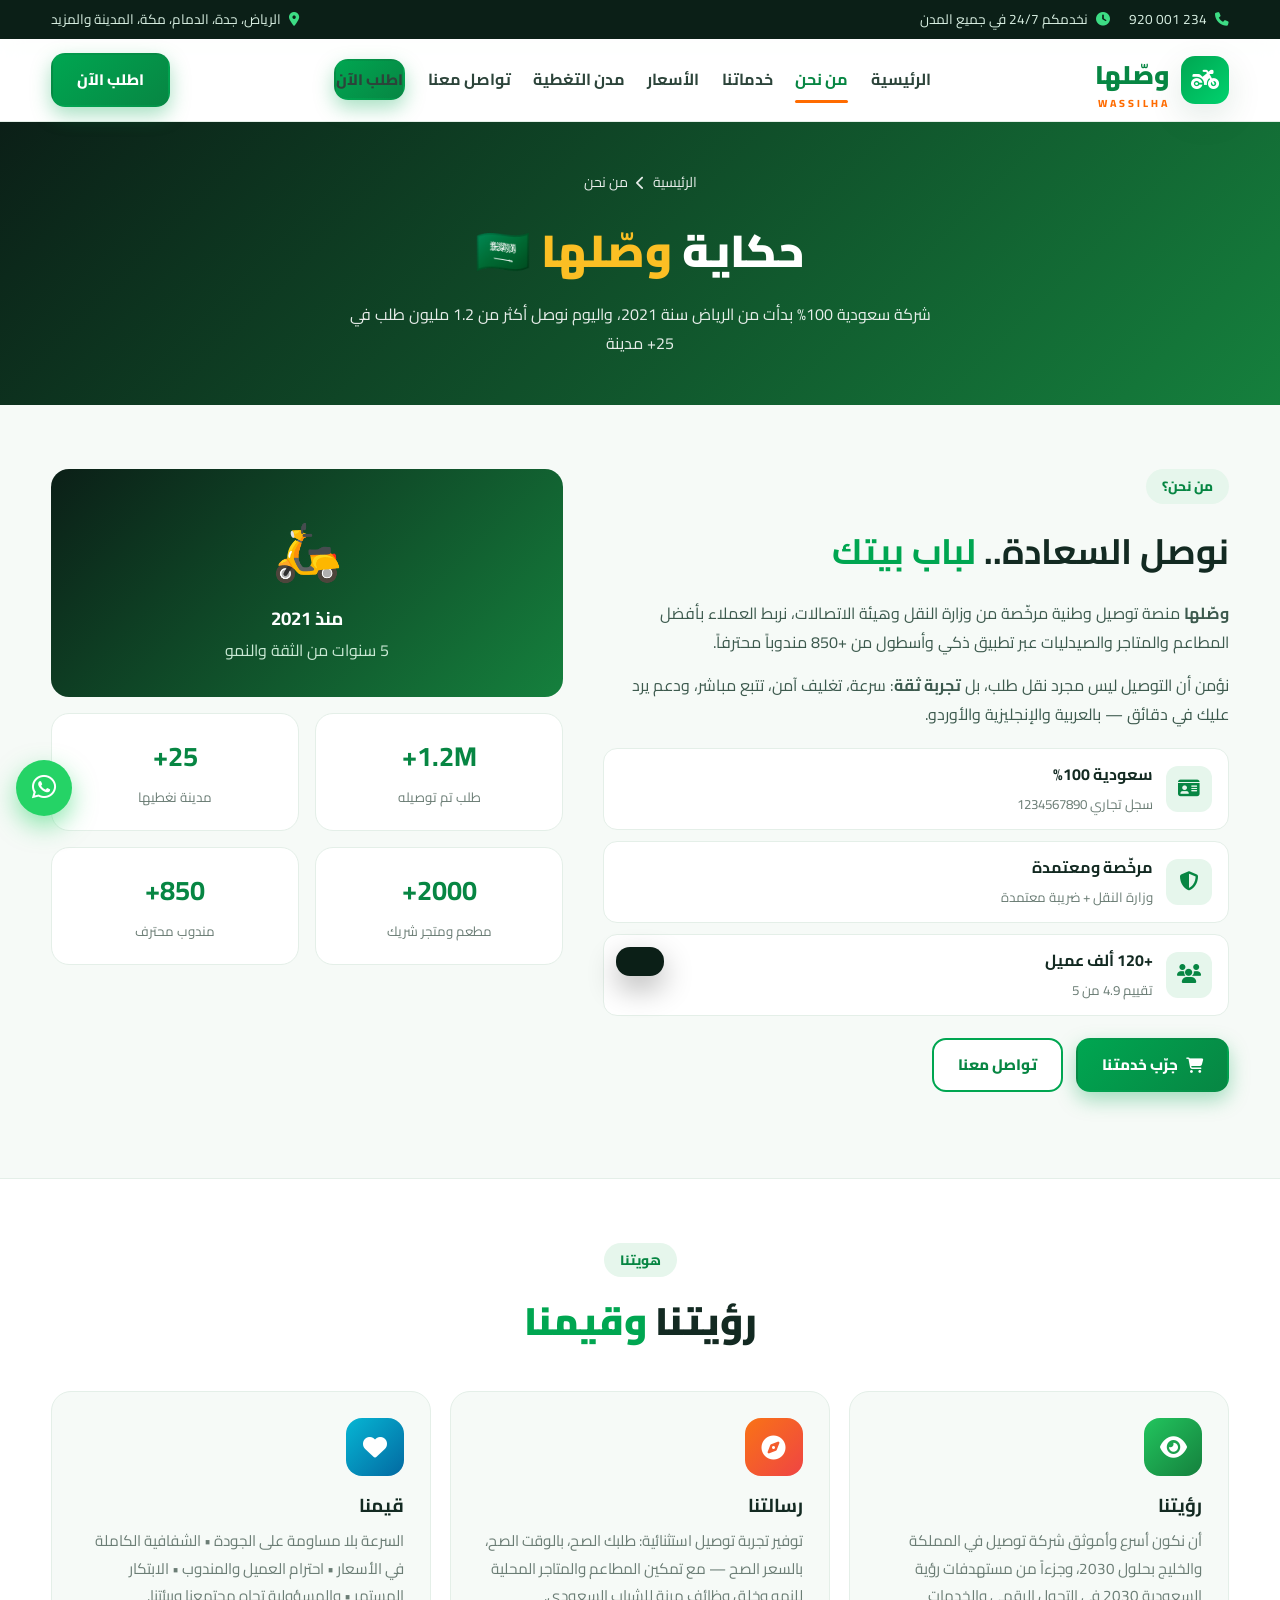
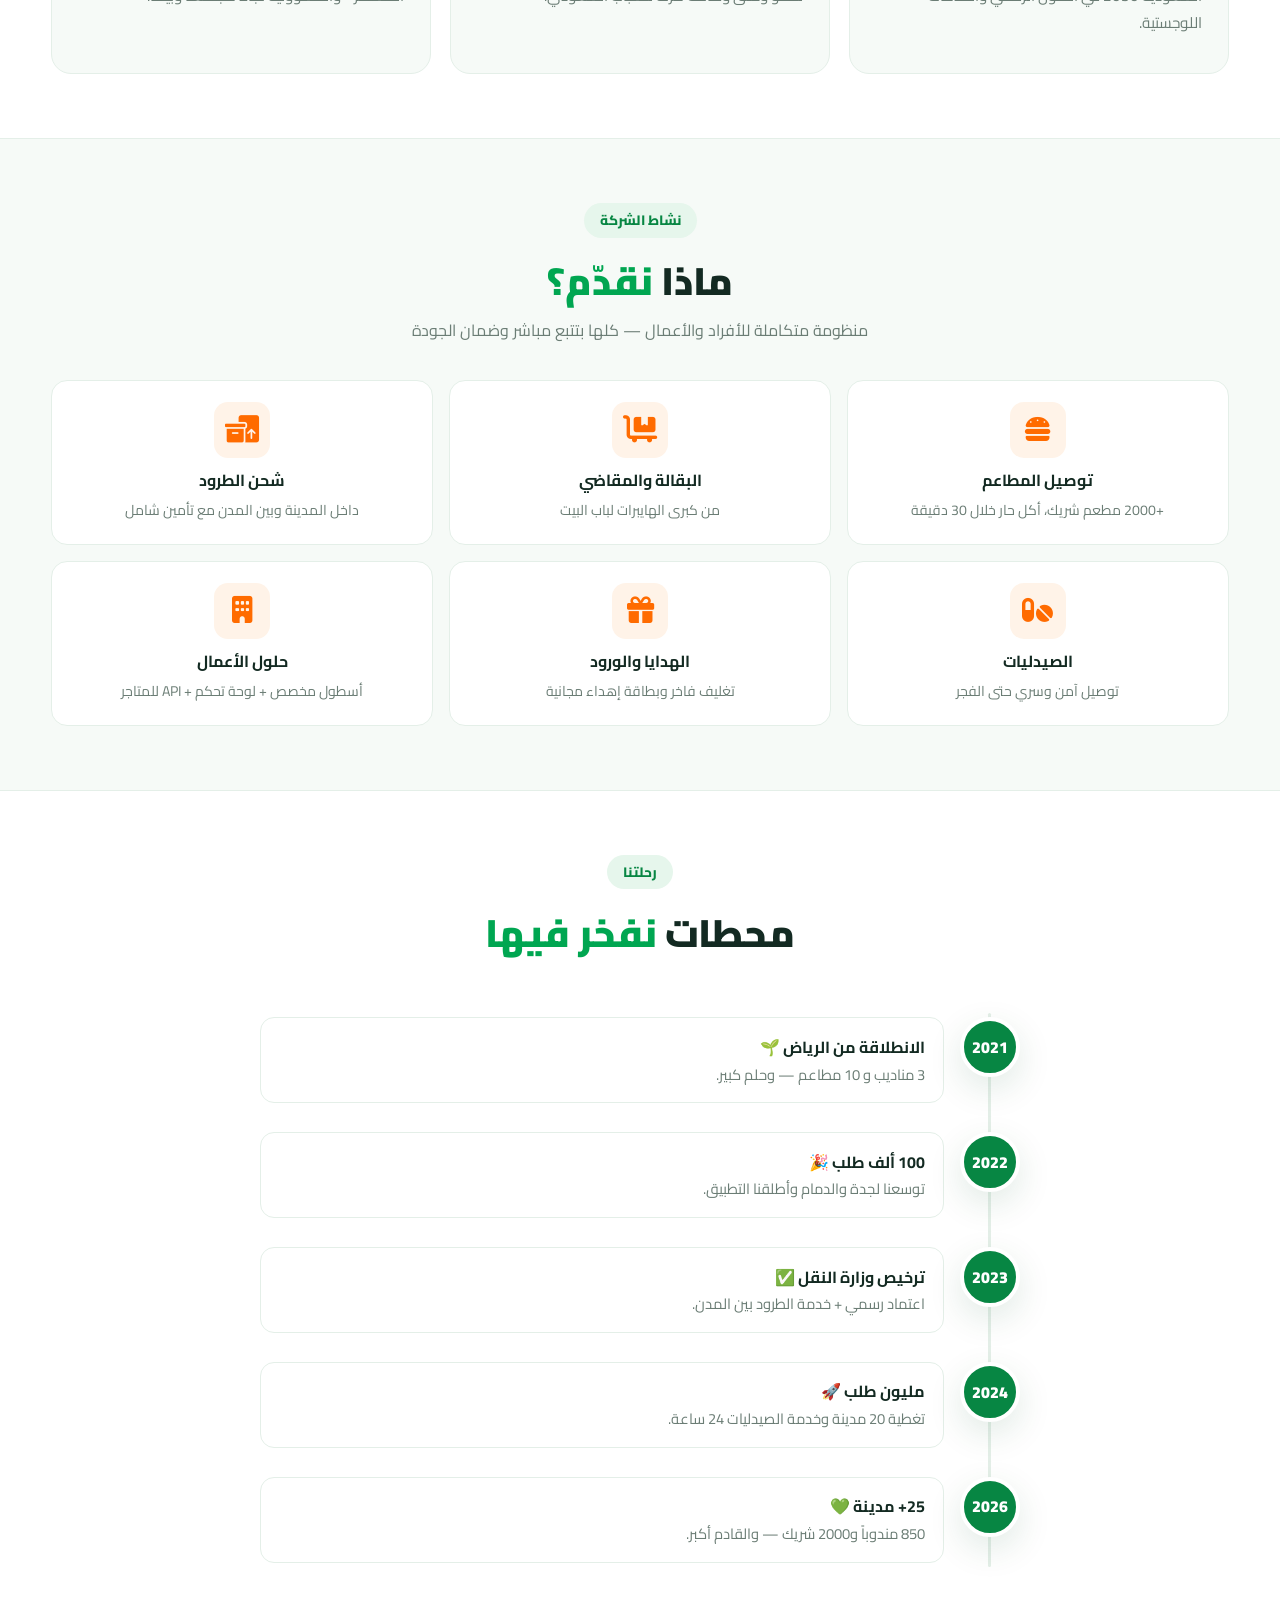
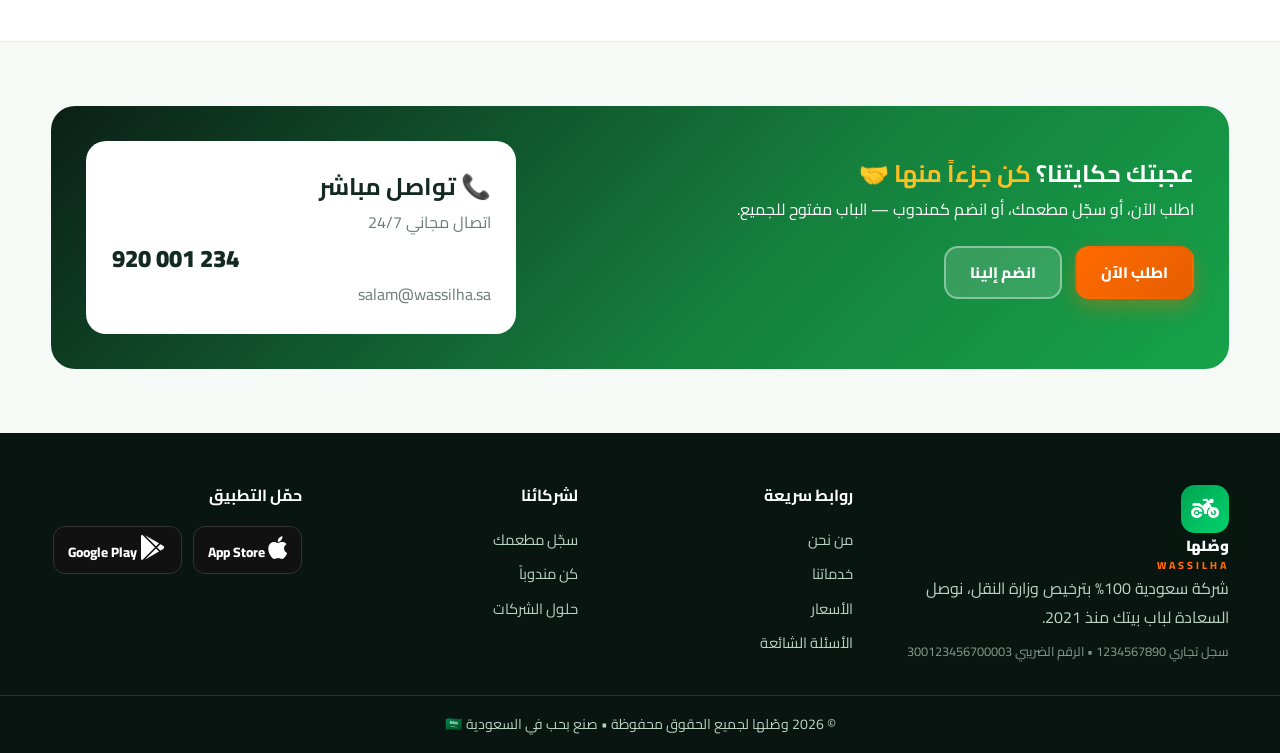
==== about.html @ 2c8f222d "إضافة صفحة من نحن وربطها بالرئيسية" ====
<!DOCTYPE html>
<html lang="ar" dir="rtl">
<head>
<meta charset="UTF-8">
<meta name="viewport" content="width=device-width, initial-scale=1.0">
<title>من نحن | وصّلها للتوصيل في السعودية</title>
<meta name="description" content="تعرف على شركة وصّلها - شركة توصيل سعودية 100%. قصتنا، رؤيتنا، قيمنا، ونشاطنا في توصيل المطاعم والبقالة والطرود والصيدليات.">
<link rel="preconnect" href="https://fonts.googleapis.com">
<link rel="preconnect" href="https://fonts.gstatic.com" crossorigin>
<link href="https://fonts.googleapis.com/css2?family=Cairo:wght@400;600;700;800;900&family=Tajawal:wght@400;500;700;800&display=swap" rel="stylesheet">
<link rel="stylesheet" href="https://cdnjs.cloudflare.com/ajax/libs/font-awesome/6.5.2/css/all.min.css">
<link rel="stylesheet" href="style.css">
<link rel="icon" href="data:image/svg+xml,<svg xmlns='http://www.w3.org/2000/svg' viewBox='0 0 100 100'><text y='.9em' font-size='90'>🛵</text></svg>">
</head>
<body>

<div class="topbar">
  <div class="container topbar-inner">
    <div class="topbar-right">
      <span><i class="fa-solid fa-phone"></i> <bdi dir="ltr">920 001 234</bdi></span>
      <span class="hide-mobile"><i class="fa-solid fa-clock"></i> نخدمكم 24/7 في جميع المدن</span>
    </div>
    <div class="topbar-left">
      <span><i class="fa-solid fa-location-dot"></i> الرياض، جدة، الدمام، مكة، المدينة والمزيد</span>
    </div>
  </div>
</div>

<header class="header" id="header">
  <div class="container header-inner">
    <a href="index.html" class="logo">
      <span class="logo-icon"><i class="fa-solid fa-motorcycle"></i></span>
      <span class="logo-text">وصّلها<small>WASSILHA</small></span>
    </a>
    <nav class="nav" id="navMenu">
      <a href="index.html">الرئيسية</a>
      <a href="about.html" class="active">من نحن</a>
      <a href="index.html#services">خدماتنا</a>
      <a href="index.html#pricing">الأسعار</a>
      <a href="index.html#cities">مدن التغطية</a>
      <a href="index.html#contact">تواصل معنا</a>
      <a href="index.html#order" class="btn btn-primary nav-cta">اطلب الآن</a>
    </nav>
    <div class="header-actions">
      <a href="index.html#order" class="btn btn-primary hide-mobile">اطلب الآن</a>
      <button class="menu-btn" id="menuBtn" aria-label="القائمة"><i class="fa-solid fa-bars"></i></button>
    </div>
  </div>
</header>

<!-- ترويسة الصفحة -->
<section class="page-hero">
  <div class="container">
    <div class="breadcrumb"><a href="index.html">الرئيسية</a> <i class="fa-solid fa-chevron-left"></i> <span>من نحن</span></div>
    <h1>حكاية <span>وصّلها</span> 🇸🇦</h1>
    <p>شركة سعودية 100% بدأت من الرياض سنة 2021، واليوم نوصل أكثر من 1.2 مليون طلب في 25+ مدينة</p>
  </div>
</section>

<!-- تعريف -->
<section class="section">
  <div class="container about-grid">
    <div class="about-text">
      <span class="sec-tag">من نحن؟</span>
      <h2>نوصل السعادة.. <span>لباب بيتك</span></h2>
      <p><b>وصّلها</b> منصة توصيل وطنية مرخّصة من وزارة النقل وهيئة الاتصالات، نربط العملاء بأفضل المطاعم والمتاجر والصيدليات عبر تطبيق ذكي وأسطول من +850 مندوباً محترفاً.</p>
      <p>نؤمن أن التوصيل ليس مجرد نقل طلب، بل <b>تجربة ثقة</b>: سرعة، تغليف آمن، تتبع مباشر، ودعم يرد عليك في دقائق — بالعربية والإنجليزية والأوردو.</p>
      <div class="about-points">
        <div><i class="fa-solid fa-id-card"></i><div><b>سعودية 100%</b><small>سجل تجاري 1234567890</small></div></div>
        <div><i class="fa-solid fa-shield-halved"></i><div><b>مرخّصة ومعتمدة</b><small>وزارة النقل + ضريبة معتمدة</small></div></div>
        <div><i class="fa-solid fa-users"></i><div><b>+120 ألف عميل</b><small>تقييم 4.9 من 5</small></div></div>
      </div>
      <div class="hero-btns">
        <a href="index.html#order" class="btn btn-primary"><i class="fa-solid fa-cart-shopping"></i> جرّب خدمتنا</a>
        <a href="index.html#contact" class="btn btn-outline">تواصل معنا</a>
      </div>
    </div>
    <div class="about-visual">
      <div class="about-card main">
        <span class="big-emoji">🛵</span>
        <h3>منذ 2021</h3>
        <p>5 سنوات من الثقة والنمو</p>
      </div>
      <div class="about-card"><b>1.2M+</b><small>طلب تم توصيله</small></div>
      <div class="about-card"><b>25+</b><small>مدينة نغطيها</small></div>
      <div class="about-card"><b>2000+</b><small>مطعم ومتجر شريك</small></div>
      <div class="about-card"><b>850+</b><small>مندوب محترف</small></div>
    </div>
  </div>
</section>

<!-- الرؤية والرسالة -->
<section class="section alt">
  <div class="container">
    <div class="sec-head">
      <span class="sec-tag">هويتنا</span>
      <h2>رؤيتنا <span>وقيمنا</span></h2>
    </div>
    <div class="grid-3">
      <div class="s-card"><div class="s-icon c2"><i class="fa-solid fa-eye"></i></div><h3>رؤيتنا</h3><p>أن نكون أسرع وأموثق شركة توصيل في المملكة والخليج بحلول 2030، وجزءاً من مستهدفات رؤية السعودية 2030 في التحول الرقمي والخدمات اللوجستية.</p></div>
      <div class="s-card"><div class="s-icon c1"><i class="fa-solid fa-compass"></i></div><h3>رسالتنا</h3><p>توفير تجربة توصيل استثنائية: طلبك الصح، بالوقت الصح، بالسعر الصح — مع تمكين المطاعم والمتاجر المحلية للنمو وخلق وظائف مرنة للشباب السعودي.</p></div>
      <div class="s-card"><div class="s-icon c4"><i class="fa-solid fa-heart"></i></div><h3>قيمنا</h3><p>السرعة بلا مساومة على الجودة • الشفافية الكاملة في الأسعار • احترام العميل والمندوب • الابتكار المستمر • والمسؤولية تجاه مجتمعنا وبيئتنا.</p></div>
    </div>
  </div>
</section>

<!-- نشاط الشركة -->
<section class="section">
  <div class="container">
    <div class="sec-head">
      <span class="sec-tag">نشاط الشركة</span>
      <h2>ماذا <span>نقدّم؟</span></h2>
      <p>منظومة متكاملة للأفراد والأعمال — كلها بتتبع مباشر وضمان الجودة</p>
    </div>
    <div class="activity-grid">
      <div class="a-card"><i class="fa-solid fa-burger"></i><h4>توصيل المطاعم</h4><p>+2000 مطعم شريك، أكل حار خلال 30 دقيقة</p></div>
      <div class="a-card"><i class="fa-solid fa-cart-flatbed"></i><h4>البقالة والمقاضي</h4><p>من كبرى الهايبرات لباب البيت</p></div>
      <div class="a-card"><i class="fa-solid fa-boxes-packing"></i><h4>شحن الطرود</h4><p>داخل المدينة وبين المدن مع تأمين شامل</p></div>
      <div class="a-card"><i class="fa-solid fa-pills"></i><h4>الصيدليات</h4><p>توصيل آمن وسري حتى الفجر</p></div>
      <div class="a-card"><i class="fa-solid fa-gift"></i><h4>الهدايا والورود</h4><p>تغليف فاخر وبطاقة إهداء مجانية</p></div>
      <div class="a-card"><i class="fa-solid fa-building"></i><h4>حلول الأعمال</h4><p>أسطول مخصص + لوحة تحكم + API للمتاجر</p></div>
    </div>
  </div>
</section>

<!-- رحلتنا -->
<section class="section alt">
  <div class="container narrow">
    <div class="sec-head">
      <span class="sec-tag">رحلتنا</span>
      <h2>محطات <span>نفخر فيها</span></h2>
    </div>
    <div class="timeline">
      <div class="t-item"><span>2021</span><div><b>الانطلاقة من الرياض 🌱</b><p>3 مناديب و 10 مطاعم — وحلم كبير.</p></div></div>
      <div class="t-item"><span>2022</span><div><b>100 ألف طلب 🎉</b><p>توسعنا لجدة والدمام وأطلقنا التطبيق.</p></div></div>
      <div class="t-item"><span>2023</span><div><b>ترخيص وزارة النقل ✅</b><p>اعتماد رسمي + خدمة الطرود بين المدن.</p></div></div>
      <div class="t-item"><span>2024</span><div><b>مليون طلب 🚀</b><p>تغطية 20 مدينة وخدمة الصيدليات 24 ساعة.</p></div></div>
      <div class="t-item"><span>2026</span><div><b>25+ مدينة 💚</b><p>850 مندوباً و2000 شريك — والقادم أكبر.</p></div></div>
    </div>
  </div>
</section>

<!-- دعوة -->
<section class="section">
  <div class="container cta-banner">
    <div>
      <h3>عجبتك حكايتنا؟ <span>كن جزءاً منها</span> 🤝</h3>
      <p>اطلب الآن، أو سجّل مطعمك، أو انضم كمندوب — الباب مفتوح للجميع.</p>
      <div class="hero-btns">
        <a href="index.html#order" class="btn btn-accent">اطلب الآن</a>
        <a href="index.html#contact" class="btn btn-ghost">انضم إلينا</a>
      </div>
    </div>
    <div class="driver-card">
      <h3>📞 تواصل مباشر</h3>
      <p class="muted">اتصال مجاني 24/7</p>
      <p style="font-size:1.5rem;font-weight:900" dir="ltr">920 001 234</p>
      <p class="muted">salam@wassilha.sa</p>
    </div>
  </div>
</section>

<footer class="footer">
  <div class="container footer-grid">
    <div>
      <a href="index.html" class="logo light"><span class="logo-icon"><i class="fa-solid fa-motorcycle"></i></span><span class="logo-text">وصّلها<small>WASSILHA</small></span></a>
      <p>شركة سعودية 100% بترخيص وزارة النقل، نوصل السعادة لباب بيتك منذ 2021.</p>
      <p class="cr">سجل تجاري 1234567890 • الرقم الضريبي 300123456700003</p>
    </div>
    <div><h4>روابط سريعة</h4><a href="about.html">من نحن</a><a href="index.html#services">خدماتنا</a><a href="index.html#pricing">الأسعار</a><a href="index.html#faq">الأسئلة الشائعة</a></div>
    <div><h4>لشركائنا</h4><a href="index.html#contact">سجّل مطعمك</a><a href="index.html#contact">كن مندوباً</a><a href="index.html#contact">حلول الشركات</a></div>
    <div><h4>حمّل التطبيق</h4><div class="store-btns small"><a href="#" class="store dark"><i class="fa-brands fa-apple"></i> App Store</a><a href="#" class="store dark"><i class="fa-brands fa-google-play"></i> Google Play</a></div></div>
  </div>
  <div class="footer-bottom"><div class="container">© 2026 وصّلها لجميع الحقوق محفوظة • صنع بحب في السعودية 🇸🇦</div></div>
</footer>

<a href="#" class="float-wa" aria-label="واتساب"><i class="fa-brands fa-whatsapp"></i></a>
<button class="to-top" id="toTop" aria-label="للأعلى"><i class="fa-solid fa-arrow-up"></i></button>
<div class="toast" id="toast"></div>
<nav class="mobile-bar">
  <a href="index.html"><i class="fa-solid fa-house"></i><small>الرئيسية</small></a>
  <a href="about.html" class="active"><i class="fa-solid fa-circle-info"></i><small>من نحن</small></a>
  <a href="index.html#order"><i class="fa-solid fa-cart-shopping"></i><small>اطلب</small></a>
  <a href="index.html#contact"><i class="fa-solid fa-headset"></i><small>تواصل</small></a>
</nav>

<script>
// قائمة الجوال + زر الصعود (نسخة خفيفة لصفحة من نحن)
const menuBtn=document.getElementById('menuBtn'),navMenu=document.getElementById('navMenu');
menuBtn.addEventListener('click',()=>{const o=navMenu.classList.toggle('open');menuBtn.innerHTML=o?'<i class="fa-solid fa-xmark"></i>':'<i class="fa-solid fa-bars"></i>';});
const toTop=document.getElementById('toTop');
window.addEventListener('scroll',()=>{document.getElementById('header').classList.toggle('shadow',scrollY>10);toTop.classList.toggle('show',scrollY>600);});
toTop.addEventListener('click',()=>scrollTo({top:0,behavior:'smooth'}));
</script>
</body>
</html>
---- style.css ----
:root{
  --green:#00a651; --green-d:#078643; --dark:#0b1f17; --ink:#132a22;
  --orange:#ff6b00; --orange-d:#e55e00; --bg:#f6faf7; --card:#ffffff;
  --muted:#6b7d75; --line:#e4efe8; --radius:18px;
  --shadow:0 12px 35px rgba(0,80,40,.12);
}
*{box-sizing:border-box;margin:0;padding:0}
html{scroll-behavior:smooth}
body{font-family:'Cairo','Tajawal',sans-serif;background:var(--bg);color:var(--ink);line-height:1.8;overflow-x:hidden;padding-bottom:0}
.container{width:min(1180px,92%);margin-inline:auto}
.muted{color:var(--muted)} .center{text-align:center}
a{text-decoration:none;color:inherit}
img{max-width:100%}

/* topbar */
.topbar{background:var(--dark);color:#d8efe2;font-size:.85rem;padding:.45rem 0}
.topbar-inner{display:flex;justify-content:space-between;align-items:center;gap:1rem;flex-wrap:wrap}
.topbar-right,.topbar-left{display:flex;gap:1.2rem;align-items:center}
.topbar i{color:#3ddc84;margin-left:.3rem}

/* header */
.header{position:sticky;top:0;z-index:50;background:rgba(255,255,255,.92);backdrop-filter:blur(12px);border-bottom:1px solid var(--line);transition:.3s}
.header.shadow{box-shadow:0 6px 25px rgba(0,0,0,.08)}
.header-inner{display:flex;align-items:center;justify-content:space-between;padding:.8rem 0;gap:1rem}
.logo{display:flex;align-items:center;gap:.7rem;font-weight:900;font-size:1.6rem;color:var(--green-d)}
.logo-icon{width:48px;height:48px;border-radius:14px;background:linear-gradient(135deg,var(--green),#00d26e);color:#fff;display:grid;place-items:center;font-size:1.4rem;box-shadow:var(--shadow)}
.logo-text small{display:block;font-size:.65rem;letter-spacing:3px;color:var(--orange);line-height:1;font-weight:800}
.logo.light{color:#fff}
.nav{display:flex;align-items:center;gap:1.4rem;font-weight:700}
.nav a{position:relative;padding:.3rem 0;color:#2c443a}
.nav a.active,.nav a:hover{color:var(--green-d)}
.nav a.active::after{content:'';position:absolute;bottom:-4px;right:0;left:0;height:3px;border-radius:99px;background:var(--orange)}
.header-actions{display:flex;align-items:center;gap:.7rem}
.menu-btn{display:none;border:1px solid var(--line);background:#fff;width:44px;height:44px;border-radius:12px;font-size:1.2rem;cursor:pointer}

/* buttons */
.btn{display:inline-flex;align-items:center;justify-content:center;gap:.5rem;border-radius:14px;padding:.7rem 1.5rem;font-weight:800;font-family:inherit;cursor:pointer;border:2px solid transparent;transition:.25s;font-size:.95rem}
.btn-primary{background:linear-gradient(135deg,var(--green),var(--green-d));color:#fff;box-shadow:0 8px 20px rgba(0,166,81,.35)}
.btn-primary:hover{transform:translateY(-2px);box-shadow:0 12px 26px rgba(0,166,81,.45)}
.btn-accent{background:linear-gradient(135deg,var(--orange),var(--orange-d));color:#fff;box-shadow:0 8px 20px rgba(255,107,0,.35)}
.btn-accent:hover{transform:translateY(-2px)}
.btn-outline{border-color:var(--green);color:var(--green-d);background:#fff}
.btn-outline:hover{background:var(--green-d);color:#fff}
.btn-ghost{background:rgba(255,255,255,.15);color:#fff;border-color:rgba(255,255,255,.4)}
.btn-lg{padding:1rem 1.8rem;font-size:1.05rem}
.btn-block{width:100%}

/* hero */
.hero{position:relative;overflow:hidden;background:linear-gradient(180deg,#eafaf0 0%,#f6faf7 100%);padding:3rem 0 0}
.hero-bg{position:absolute;inset:0;background:radial-gradient(600px 300px at 85% 10%,rgba(0,166,81,.18),transparent),radial-gradient(500px 280px at 10% 20%,rgba(255,107,0,.15),transparent);pointer-events:none}
.hero-grid{position:relative;display:grid;grid-template-columns:1.05fr .95fr;gap:2.5rem;align-items:center;padding-bottom:2.5rem}
.badge{display:inline-flex;align-items:center;gap:.4rem;background:#fff;border:1px solid var(--line);padding:.4rem 1rem;border-radius:99px;font-size:.85rem;font-weight:700;color:var(--green-d);box-shadow:var(--shadow)}
.badge i{color:var(--orange)}
.hero-text h1{font-size:clamp(2rem,5vw,3.4rem);line-height:1.35;font-weight:900;margin:1rem 0}
.highlight{color:var(--green);position:relative;white-space:nowrap}
.highlight::after{content:'';position:absolute;bottom:6px;right:0;left:0;height:12px;background:rgba(255,107,0,.25);z-index:-1;border-radius:6px}
.hero-text p{color:#3d5a4e;font-size:1.1rem;max-width:520px}
.hero-btns{display:flex;gap:.8rem;margin:1.4rem 0;flex-wrap:wrap}
.hero-trust{display:flex;align-items:center;gap:1rem;flex-wrap:wrap;margin-top:1rem}
.avatars{display:flex}.avatars span{width:42px;height:42px;border-radius:50%;background:var(--green-d);color:#fff;display:grid;place-items:center;font-weight:800;border:3px solid #fff;margin-left:-10px}
.avatars span:nth-child(2){background:var(--orange)} .avatars span:nth-child(3){background:#0ea5e9} .avatars span:nth-child(4){background:#111}
.stars{color:#f59e0b;font-weight:800}
.hero-mini-stats{display:flex;gap:1.2rem;background:#fff;border:1px solid var(--line);padding:.6rem 1.2rem;border-radius:14px}
.hero-mini-stats div{text-align:center}.hero-mini-stats b{display:block;font-size:1.2rem;color:var(--green-d)}
.hero-mini-stats small{color:var(--muted)}

/* order card */
.order-card{background:var(--card);border-radius:22px;padding:1.6rem;box-shadow:var(--shadow);border:1px solid var(--line)}
.order-card h3{font-size:1.3rem}.order-card label{display:block;font-weight:700;margin:.8rem 0 .3rem;font-size:.9rem}
.chips{display:flex;gap:.5rem;flex-wrap:wrap}
.chip{border:1.5px solid var(--line);background:#f2f7f4;padding:.45rem .9rem;border-radius:99px;cursor:pointer;font-family:inherit;font-weight:700;font-size:.88rem;transition:.2s}
.chip.active{background:var(--dark);color:#fff;border-color:var(--dark)}
.form-row{display:grid;grid-template-columns:1fr 1fr;gap:.8rem}
.order-card select,.order-card input[type=tel],.order-card input[type=text],.contact-form input,.contact-form select,.contact-form textarea{width:100%;border:1.5px solid var(--line);border-radius:12px;padding:.75rem .9rem;font-family:inherit;font-size:.95rem;background:#fbfdfc;outline:none;transition:.2s}
.order-card input:focus,.contact-form input:focus,.contact-form select:focus,.contact-form textarea:focus{border-color:var(--green);box-shadow:0 0 0 4px rgba(0,166,81,.12);background:#fff}
input[type=range]{width:100%;accent-color:var(--green);margin-top:.6rem}
.range-val{font-size:.85rem;color:var(--muted)}
.price-box{display:flex;justify-content:space-between;align-items:center;background:linear-gradient(135deg,#0b1f17,#14532d);color:#fff;border-radius:14px;padding:.9rem 1.1rem;margin:1rem 0}
.price{font-size:1.6rem;font-weight:900;color:#4ade80}.price-time{background:rgba(255,255,255,.15);padding:.4rem .8rem;border-radius:99px;font-size:.85rem}
.track-box{display:flex;gap:.5rem;margin-top:.8rem}
.track-box input{flex:1}.track-box button{background:var(--dark);color:#fff;border:none;border-radius:12px;padding:0 1.2rem;font-family:inherit;font-weight:800;cursor:pointer}
.track-result{margin-top:.6rem;font-size:.9rem;font-weight:700}
.track-result.ok{background:#dcfce7;color:#166534;padding:.6rem .9rem;border-radius:10px}
.track-result.err{background:#fee2e2;color:#991b1b;padding:.6rem .9rem;border-radius:10px}

.hero-strip{background:var(--dark);color:#c9e8d4;padding:.8rem 0;margin-top:1rem}
.strip-inner{display:flex;gap:2rem;justify-content:center;flex-wrap:wrap;font-weight:700;font-size:.9rem}
.strip-inner i{color:#4ade80;margin-left:.3rem}

/* features */
.features{padding:1.5rem 0}
.grid-4{display:grid;grid-template-columns:repeat(4,1fr);gap:1rem}
.f-card{background:#fff;border:1px solid var(--line);border-radius:var(--radius);padding:1.1rem;text-align:center;box-shadow:0 4px 14px rgba(0,0,0,.04)}
.f-card i{font-size:1.6rem;color:var(--green);background:#e6f6ec;width:52px;height:52px;display:inline-grid;place-items:center;border-radius:14px;margin-bottom:.4rem}
.f-card h4{font-size:1rem}.f-card p{font-size:.85rem;color:var(--muted)}

/* sections */
.section{padding:4rem 0}
.section.alt{background:#fff;border-block:1px solid var(--line)}
.sec-head{text-align:center;max-width:640px;margin:0 auto 2.2rem}
.sec-tag{display:inline-block;background:#e6f6ec;color:var(--green-d);font-weight:800;font-size:.85rem;padding:.3rem 1rem;border-radius:99px;margin-bottom:.6rem}
.sec-tag.light{background:rgba(255,255,255,.18);color:#fff}
.sec-head h2{font-size:clamp(1.6rem,4vw,2.4rem);font-weight:900}
.sec-head h2 span{color:var(--green)}
.sec-head p{color:var(--muted)}
.grid-3{display:grid;grid-template-columns:repeat(3,1fr);gap:1.2rem}
.s-card{background:var(--bg);border:1px solid var(--line);border-radius:20px;padding:1.6rem;transition:.3s}
.s-card:hover{transform:translateY(-6px);box-shadow:var(--shadow);background:#fff}
.s-icon{width:58px;height:58px;border-radius:16px;display:grid;place-items:center;font-size:1.5rem;color:#fff;margin-bottom:.8rem}
.c1{background:linear-gradient(135deg,#f97316,#ef4444)} .c2{background:linear-gradient(135deg,#22c55e,#15803d)} .c3{background:linear-gradient(135deg,#8b5cf6,#6d28d9)} .c4{background:linear-gradient(135deg,#06b6d4,#0369a1)} .c5{background:linear-gradient(135deg,#ec4899,#be185d)} .c6{background:linear-gradient(135deg,#0f172a,#334155)}
.s-card h3{margin-bottom:.3rem}.s-card p{color:var(--muted);font-size:.95rem;margin-bottom:.7rem}
.s-card a{font-weight:800;color:var(--green-d)}
.highlight-card{background:linear-gradient(135deg,#0b1f17,#14532d)!important;color:#fff;border:none}
.highlight-card p{color:#c9e8d4}.highlight-card a{color:#4ade80}

/* steps */
.steps{display:flex;align-items:flex-start;justify-content:center;gap:.6rem;flex-wrap:wrap;margin-bottom:2.5rem}
.step{background:var(--bg);border:1px solid var(--line);border-radius:18px;padding:1.4rem;text-align:center;flex:1;min-width:200px;position:relative}
.step-num{position:absolute;top:-14px;right:50%;transform:translateX(50%);background:var(--orange);color:#fff;width:30px;height:30px;border-radius:50%;display:grid;place-items:center;font-weight:900}
.step i{font-size:2rem;color:var(--green);margin:.4rem 0}
.step-line{width:40px;height:3px;background: repeating-linear-gradient(90deg,var(--green) 0 8px,transparent 8px 14px);align-self:center}
.cta-banner{background:linear-gradient(135deg,#0b1f17 0%,#15803d 60%,#16a34a 100%);border-radius:24px;color:#fff;padding:2.2rem;display:grid;grid-template-columns:1.2fr .8fr;gap:2rem;align-items:center;overflow:hidden;position:relative}
.cta-banner h3{font-size:1.5rem;line-height:1.7}.cta-banner h3 span{color:#fbbf24}
.coupon{background:rgba(255,255,255,.15);padding:.2rem .7rem;border-radius:8px;border:1px dashed #fbbf24;color:#fbbf24}
.coupon button{background:none;border:none;color:#fff;cursor:pointer;margin-right:.4rem}
.store-btns{display:flex;gap:.7rem;margin-top:1rem;flex-wrap:wrap}
.store{display:flex;align-items:center;gap:.6rem;background:#000;color:#fff;padding:.6rem 1.1rem;border-radius:12px;font-weight:800;border:1px solid #333}
.store i{font-size:1.6rem}.store small{display:block;font-size:.7rem;font-weight:400;line-height:1.2}
.store.dark{background:#111}
.store-btns.small .store{padding:.5rem .9rem;font-size:.85rem}
.phone-mock{display:flex;justify-content:center}
.phone{width:230px;background:#111;border-radius:32px;padding:10px;box-shadow:0 20px 50px rgba(0,0,0,.4)}
.phone-notch{width:100px;height:22px;background:#000;border-radius:99px;margin:0 auto 8px}
.phone-screen{background:#f8fafc;border-radius:22px;padding:1rem;min-height:320px;color:#111}
.app-header{background:var(--green);color:#fff;font-weight:900;text-align:center;border-radius:12px;padding:.6rem}
.app-order{background:#fff;border:1px solid #e2e8f0;border-radius:12px;padding:.8rem;margin:.7rem 0;box-shadow:0 4px 10px rgba(0,0,0,.06)}
.app-order small{color:var(--muted);display:block}
.progress{height:8px;background:#e2e8f0;border-radius:99px;margin-top:.6rem;overflow:hidden}
.progress span{display:block;width:70%;height:100%;background:linear-gradient(90deg,var(--green),var(--orange));border-radius:99px;animation:load 2s infinite alternate}
@keyframes load{from{width:40%}to{width:85%}}
.app-items{display:flex;gap:.4rem;flex-wrap:wrap;font-size:.8rem}.app-items span{background:#fff;border:1px solid #e2e8f0;border-radius:99px;padding:.25rem .7rem}
.app-btn{background:var(--dark);color:#fff;text-align:center;border-radius:12px;padding:.7rem;margin-top:.7rem;font-weight:800}

/* stats */
.stats{background:linear-gradient(90deg,var(--green-d),#00b25e);color:#fff;padding:2.2rem 0;text-align:center}
.stats b{font-size:2rem;display:block}.stats p{opacity:.9}

/* cities */
.city-grid{display:grid;grid-template-columns:repeat(4,1fr);gap:1rem}
.city{background:#fff;border:1px solid var(--line);border-radius:16px;padding:1rem;display:flex;align-items:center;gap:.8rem}
.city i{color:var(--orange);font-size:1.4rem;background:#fff3e8;width:46px;height:46px;display:grid;place-items:center;border-radius:12px}
.city h4{font-size:1rem}.city small{color:var(--muted)}
.online{width:10px;height:10px;background:#22c55e;border-radius:50%;margin-right:auto;box-shadow:0 0 0 4px #dcfce7}
.city.more{background:var(--dark);color:#fff;flex-direction:column;align-items:flex-start;justify-content:center}
.city.more a{color:#4ade80;font-weight:700;font-size:.9rem}

/* pricing */
.p-card{background:var(--bg);border:2px solid var(--line);border-radius:22px;padding:1.8rem;position:relative}
.p-card.popular{background:#fff;border-color:var(--green);box-shadow:var(--shadow);transform:scale(1.03)}
.pop-badge{position:absolute;top:-15px;right:50%;transform:translateX(50%);background:var(--orange);color:#fff;font-weight:800;font-size:.85rem;padding:.3rem 1.1rem;border-radius:99px;white-space:nowrap}
.p-card h3{font-size:1.25rem}.p-price{margin:.8rem 0}.p-price b{font-size:2.4rem;color:var(--green-d)}.p-card.popular .p-price b{color:var(--orange)}
.p-card ul{list-style:none;margin:1rem 0;display:grid;gap:.5rem;color:#33475f;font-weight:600;font-size:.93rem}

/* reviews */
.slider-wrap{position:relative}
.slider{display:grid;grid-template-columns:repeat(4,1fr);gap:1rem}
.t-card{background:#fff;border:1px solid var(--line);border-radius:18px;padding:1.4rem;box-shadow:0 6px 18px rgba(0,0,0,.05)}
.t-card p{font-size:.93rem;color:#33475f;min-height:86px}
.t-user{display:flex;align-items:center;gap:.7rem;margin-top:.8rem}
.t-av{width:44px;height:44px;border-radius:50%;background:var(--green-d);color:#fff;display:grid;place-items:center;font-weight:900;font-size:1.2rem}
.slider-dots{display:none;justify-content:center;gap:.4rem;margin-top:1rem}
.slider-dots span{width:10px;height:10px;border-radius:50%;background:#cbd5e1;cursor:pointer}
.slider-dots span.active{background:var(--green);width:26px;border-radius:99px}

/* driver */
.driver{background:linear-gradient(135deg,#0b1f17,#14532d);color:#fff;padding:3.5rem 0}
.driver-grid{display:grid;grid-template-columns:1.1fr .9fr;gap:2rem;align-items:center}
.driver h2{font-size:clamp(1.5rem,3.5vw,2.2rem)}.driver h2 span{color:#fbbf24}
.check-list{list-style:none;margin:1.2rem 0;display:grid;gap:.6rem;font-weight:700}
.driver-card{background:#fff;color:var(--ink);border-radius:20px;padding:1.6rem}
.driver-card label{font-weight:700}
.earn-box{background:#f0fdf4;border:1.5px dashed var(--green);border-radius:14px;text-align:center;padding:1rem;margin:.8rem 0}
.earn-box b{font-size:2rem;color:var(--green-d);display:block}

/* faq */
.narrow{max-width:760px}
.faq{display:grid;gap:.8rem}
.faq-item{background:#fff;border:1px solid var(--line);border-radius:14px;overflow:hidden}
.faq-item button{width:100%;background:none;border:none;font-family:inherit;font-weight:800;font-size:1rem;padding:1rem 1.2rem;display:flex;justify-content:space-between;align-items:center;cursor:pointer;color:var(--ink)}
.faq-item button i{transition:.3s;color:var(--green)}
.faq-body{max-height:0;overflow:hidden;transition:.35s}
.faq-body p{padding:0 1.2rem 1.1rem;color:var(--muted)}
.faq-item.open .faq-body{max-height:200px}
.faq-item.open button i{transform:rotate(180deg)}

/* contact */
.contact-grid{display:grid;grid-template-columns:1fr 1fr;gap:2rem;align-items:start}
.contact-grid h2{font-size:2rem}.contact-grid h2 span{color:var(--green)}
.contact-cards{display:grid;gap:.7rem;margin:1.2rem 0}
.c-card{display:flex;align-items:center;gap:.9rem;background:var(--bg);border:1px solid var(--line);border-radius:14px;padding:.9rem 1.1rem;transition:.25s}
.c-card:hover{background:#fff;box-shadow:var(--shadow);transform:translateY(-2px)}
.c-card i{width:48px;height:48px;border-radius:12px;display:grid;place-items:center;font-size:1.3rem;color:#fff;background:var(--green)}
.c-card:nth-child(2) i{background:#25d366}.c-card:nth-child(3) i{background:var(--orange)}
.socials{display:flex;gap:.6rem}.socials a{width:44px;height:44px;border-radius:12px;background:var(--dark);color:#fff;display:grid;place-items:center;font-size:1.1rem;transition:.25s}
.socials a:hover{background:var(--green);transform:translateY(-3px)}
.contact-form{background:#fff;border:1px solid var(--line);border-radius:20px;padding:1.6rem;box-shadow:var(--shadow);display:grid;gap:.8rem}
.contact-form h3{font-size:1.2rem}

/* footer */
.footer{background:#081510;color:#b9d4c5;padding:3rem 0 0}
.footer-grid{display:grid;grid-template-columns:1.4fr 1fr 1fr 1fr;gap:1.5rem;padding-bottom:2rem}
.footer h4{color:#fff;margin-bottom:.8rem}
.footer-grid a{display:block;padding:.25rem 0;font-size:.92rem}.footer-grid a:hover{color:#4ade80}
.cr{font-size:.8rem;opacity:.7;margin-top:.5rem}
.footer-bottom{border-top:1px solid rgba(255,255,255,.12);padding:1rem 0;text-align:center;font-size:.88rem}

/* floats */
.float-wa{position:fixed;bottom:84px;left:16px;width:56px;height:56px;background:#25d366;color:#fff;border-radius:50%;display:grid;place-items:center;font-size:1.7rem;z-index:60;box-shadow:0 10px 25px rgba(37,211,102,.5);transition:.25s}
.float-wa:hover{transform:scale(1.1)}
.to-top{position:fixed;bottom:24px;left:18px;width:48px;height:48px;border-radius:12px;background:var(--dark);color:#fff;border:none;cursor:pointer;display:none;z-index:60;font-size:1.1rem}
.to-top.show{display:block}
.toast{position:fixed;bottom:24px;right:50%;transform:translateX(50%) translateY(100px);background:var(--dark);color:#fff;padding:.9rem 1.5rem;border-radius:14px;font-weight:700;z-index:100;transition:.35s;max-width:90%;text-align:center;box-shadow:0 12px 30px rgba(0,0,0,.3)}
.toast.show{transform:translateX(50%) translateY(0)}
.toast.success{border-right:5px solid #22c55e}.toast.error{border-right:5px solid #ef4444}
.mobile-bar{display:none}

/* responsive */
@media(max-width:980px){
  .hero-grid,.driver-grid,.contact-grid,.cta-banner{grid-template-columns:1fr}
  .grid-3{grid-template-columns:1fr 1fr}
  .grid-4{grid-template-columns:1fr 1fr}
  .city-grid{grid-template-columns:1fr 1fr}
  .slider{grid-template-columns:1fr 1fr}
  .nav{position:fixed;top:0;right:-280px;width:260px;height:100vh;background:#fff;flex-direction:column;align-items:stretch;padding:4rem 1.5rem;gap:.4rem;transition:.35s;box-shadow:-10px 0 30px rgba(0,0,0,.12);z-index:99}
  .nav.open{right:0}
  .nav a{padding:.8rem;border-radius:10px}.nav a:hover{background:#f0fdf4}
  .menu-btn{display:block}
  .hide-mobile{display:none}
  .footer-grid{grid-template-columns:1fr 1fr}
}
@media(max-width:640px){
  body{padding-bottom:64px}
  .grid-3,.grid-4,.city-grid{grid-template-columns:1fr}
  .slider{display:flex;overflow-x:auto;scroll-snap-type:x mandatory;padding-bottom:.5rem;scrollbar-width:none}
  .slider::-webkit-scrollbar{display:none}
  .t-card{min-width:82%;scroll-snap-align:center}
  .slider-dots{display:flex}
  .form-row{grid-template-columns:1fr}
  .hero{padding-top:1.5rem}
  .step-line{display:none}
  .steps{flex-direction:column}
  .step{width:100%}
  .mobile-bar{display:flex;position:fixed;bottom:0;right:0;left:0;background:#fff;border-top:1px solid var(--line);z-index:70;padding:.4rem}
  .mobile-bar a{flex:1;display:flex;flex-direction:column;align-items:center;gap:2px;font-size:1.1rem;color:var(--muted);padding:.3rem}
  .mobile-bar a.active,.mobile-bar a:hover{color:var(--green-d)}
  .mobile-bar small{font-size:.7rem;font-weight:700}
  .float-wa{bottom:130px}
  .to-top{bottom:130px}
  .p-card.popular{transform:none}
  .about-grid,.activity-grid{grid-template-columns:1fr}
}

/* صفحة من نحن */
.page-hero{background:linear-gradient(135deg,#0b1f17,#15803d);color:#fff;padding:3rem 0;text-align:center}
.page-hero h1{font-size:clamp(1.8rem,4.5vw,2.8rem);font-weight:900}
.page-hero h1 span{color:#fbbf24}
.page-hero p{opacity:.9;max-width:600px;margin:.5rem auto 0}
.breadcrumb{display:flex;align-items:center;justify-content:center;gap:.5rem;font-size:.88rem;margin-bottom:1rem;opacity:.9}
.breadcrumb a:hover{color:#4ade80}
.about-grid{display:grid;grid-template-columns:1.1fr .9fr;gap:2.5rem;align-items:start}
.about-text h2{font-size:clamp(1.5rem,3.5vw,2.2rem);margin:.4rem 0 1rem}
.about-text h2 span{color:var(--green)}
.about-text p{color:#3d5a4e;margin-bottom:.9rem}
.about-points{display:grid;gap:.7rem;margin:1.2rem 0}
.about-points>div{display:flex;align-items:center;gap:.8rem;background:#fff;border:1px solid var(--line);border-radius:14px;padding:.7rem 1rem}
.about-points i{width:46px;height:46px;border-radius:12px;background:#e6f6ec;color:var(--green-d);display:grid;place-items:center;font-size:1.2rem}
.about-points b{display:block}.about-points small{color:var(--muted)}
.about-visual{display:grid;grid-template-columns:1fr 1fr;gap:1rem}
.about-card{background:#fff;border:1px solid var(--line);border-radius:18px;padding:1.2rem;text-align:center}
.about-card b{font-size:1.7rem;color:var(--green-d);display:block}
.about-card small{color:var(--muted)}
.about-card.main{grid-column:1/-1;background:linear-gradient(135deg,#0b1f17,#15803d);color:#fff;border:none;padding:2rem}
.about-card.main p{color:#c9e8d4}
.big-emoji{font-size:3.5rem}
.activity-grid{display:grid;grid-template-columns:repeat(3,1fr);gap:1rem}
.a-card{background:#fff;border:1px solid var(--line);border-radius:16px;padding:1.3rem;text-align:center;transition:.25s}
.a-card:hover{transform:translateY(-4px);box-shadow:var(--shadow)}
.a-card i{font-size:1.7rem;color:var(--orange);background:#fff3e8;width:56px;height:56px;display:inline-grid;place-items:center;border-radius:14px;margin-bottom:.5rem}
.a-card h4{margin-bottom:.2rem}.a-card p{font-size:.88rem;color:var(--muted)}
.timeline{display:grid;gap:0;position:relative}
.timeline::before{content:'';position:absolute;top:10px;bottom:10px;right:29px;width:3px;background:var(--line);border-radius:99px}
.t-item{display:flex;gap:1rem;padding:.9rem 0;position:relative}
.t-item span{background:var(--green-d);color:#fff;font-weight:900;min-width:60px;height:60px;border-radius:50%;display:grid;place-items:center;border:4px solid #fff;box-shadow:var(--shadow);z-index:1}
.t-item div{background:#fff;border:1px solid var(--line);border-radius:14px;padding:.9rem 1.1rem;flex:1}
.t-item p{color:var(--muted);font-size:.92rem}
@media(max-width:980px){.about-grid{grid-template-columns:1fr}.activity-grid{grid-template-columns:1fr 1fr}}
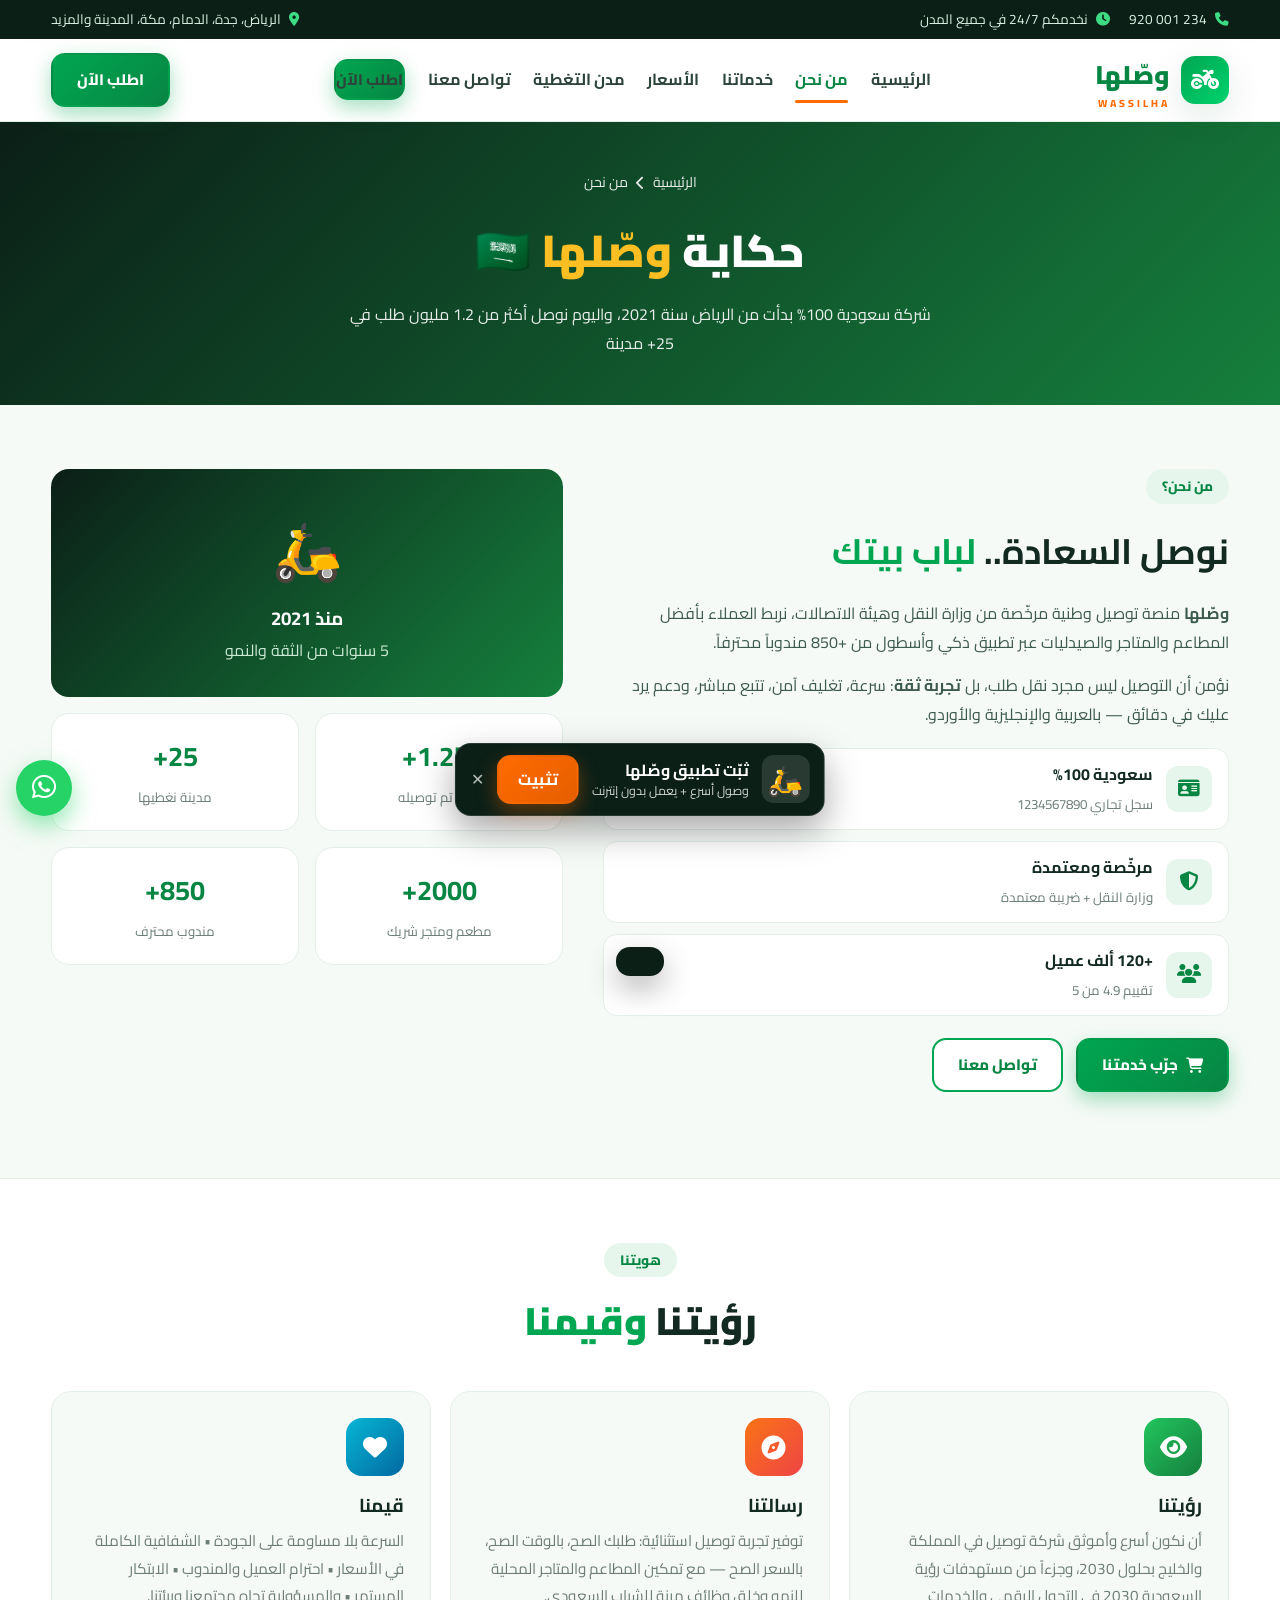
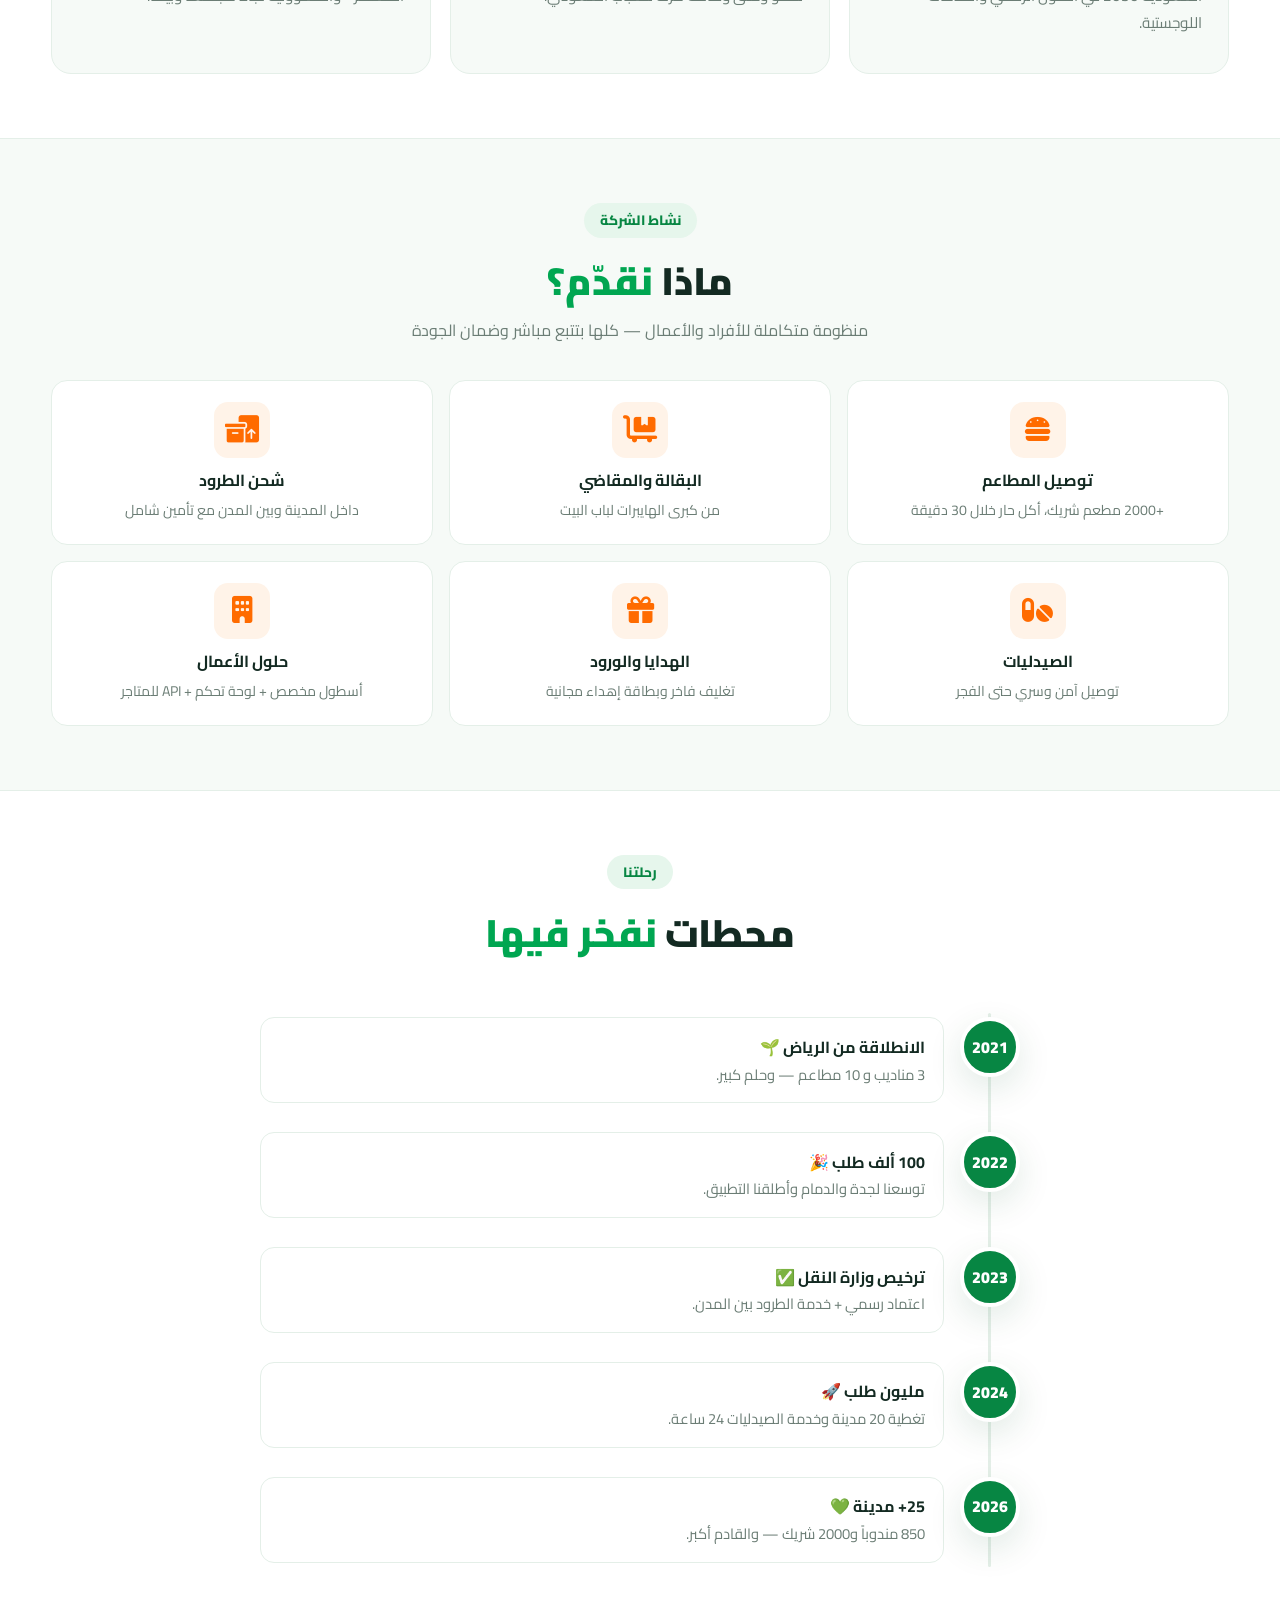
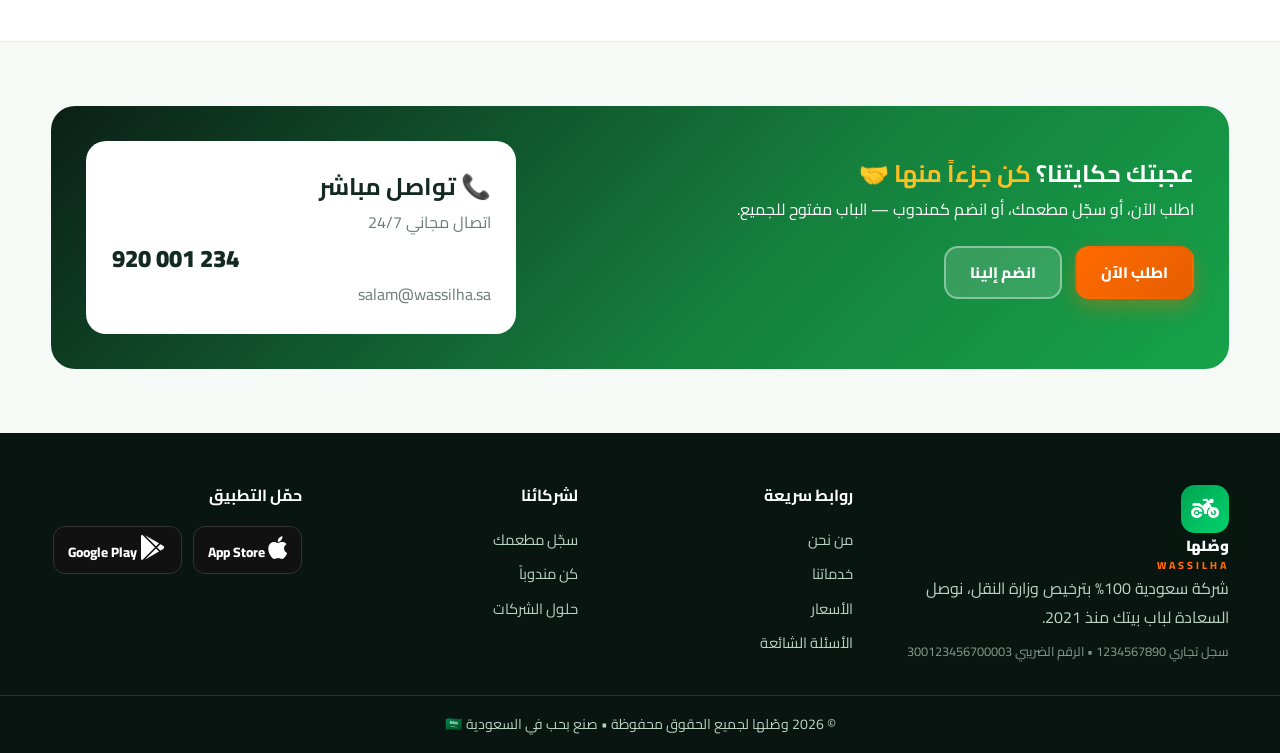
==== commit bc3c07a4: "تنفيذ PWA: manifest و service worker وصفحة offline وزر التثبيت" ====
--- a/about.html
+++ b/about.html
@@ -10,7 +10,14 @@
 <link href="https://fonts.googleapis.com/css2?family=Cairo:wght@400;600;700;800;900&family=Tajawal:wght@400;500;700;800&display=swap" rel="stylesheet">
 <link rel="stylesheet" href="https://cdnjs.cloudflare.com/ajax/libs/font-awesome/6.5.2/css/all.min.css">
 <link rel="stylesheet" href="style.css">
-<link rel="icon" href="data:image/svg+xml,<svg xmlns='http://www.w3.org/2000/svg' viewBox='0 0 100 100'><text y='.9em' font-size='90'>🛵</text></svg>">
+<link rel="manifest" href="manifest.webmanifest">
+<meta name="theme-color" content="#078643">
+<meta name="mobile-web-app-capable" content="yes">
+<meta name="apple-mobile-web-app-capable" content="yes">
+<meta name="apple-mobile-web-app-status-bar-style" content="black-translucent">
+<meta name="apple-mobile-web-app-title" content="وصّلها">
+<link rel="apple-touch-icon" href="icons/apple-touch-icon.png">
+<link rel="icon" type="image/png" sizes="192x192" href="icons/icon-192.png">
 </head>
 <body>
 
@@ -177,6 +184,12 @@
 <a href="#" class="float-wa" aria-label="واتساب"><i class="fa-brands fa-whatsapp"></i></a>
 <button class="to-top" id="toTop" aria-label="للأعلى"><i class="fa-solid fa-arrow-up"></i></button>
 <div class="toast" id="toast"></div>
+<div class="install-banner" id="installBanner" hidden>
+  <span class="install-icon">🛵</span>
+  <div><b>ثبّت تطبيق وصّلها</b><small>وصول أسرع + يعمل بدون إنترنت</small></div>
+  <button class="btn btn-accent" id="installBtn">تثبيت</button>
+  <button class="install-x" id="dismissInstall" aria-label="إغلاق">✕</button>
+</div>
 <nav class="mobile-bar">
   <a href="index.html"><i class="fa-solid fa-house"></i><small>الرئيسية</small></a>
   <a href="about.html" class="active"><i class="fa-solid fa-circle-info"></i><small>من نحن</small></a>
@@ -192,5 +205,6 @@
 window.addEventListener('scroll',()=>{document.getElementById('header').classList.toggle('shadow',scrollY>10);toTop.classList.toggle('show',scrollY>600);});
 toTop.addEventListener('click',()=>scrollTo({top:0,behavior:'smooth'}));
 </script>
+<script src="pwa.js"></script>
 </body>
 </html>
--- a/style.css
+++ b/style.css
@@ -260,6 +260,15 @@
   .about-grid,.activity-grid{grid-template-columns:1fr}
 }
 
+/* PWA - بانر التثبيت */
+.install-banner{position:fixed;bottom:84px;right:50%;transform:translateX(50%);background:#0b1f17;color:#fff;border-radius:16px;padding:.7rem .9rem;display:flex;align-items:center;gap:.8rem;z-index:80;box-shadow:0 14px 35px rgba(0,0,0,.35);max-width:min(480px,92%);border:1px solid rgba(255,255,255,.12)}
+.install-banner div{display:flex;flex-direction:column;line-height:1.5}
+.install-banner small{opacity:.8;font-size:.78rem}
+.install-icon{font-size:1.8rem;background:rgba(255,255,255,.12);width:48px;height:48px;display:grid;place-items:center;border-radius:12px}
+.install-banner .btn{padding:.5rem 1.2rem;white-space:nowrap}
+.install-x{background:none;border:none;color:#fff;opacity:.7;cursor:pointer;font-size:1rem}
+@media(max-width:640px){.install-banner{bottom:140px}}
+
 /* صفحة من نحن */
 .page-hero{background:linear-gradient(135deg,#0b1f17,#15803d);color:#fff;padding:3rem 0;text-align:center}
 .page-hero h1{font-size:clamp(1.8rem,4.5vw,2.8rem);font-weight:900}
